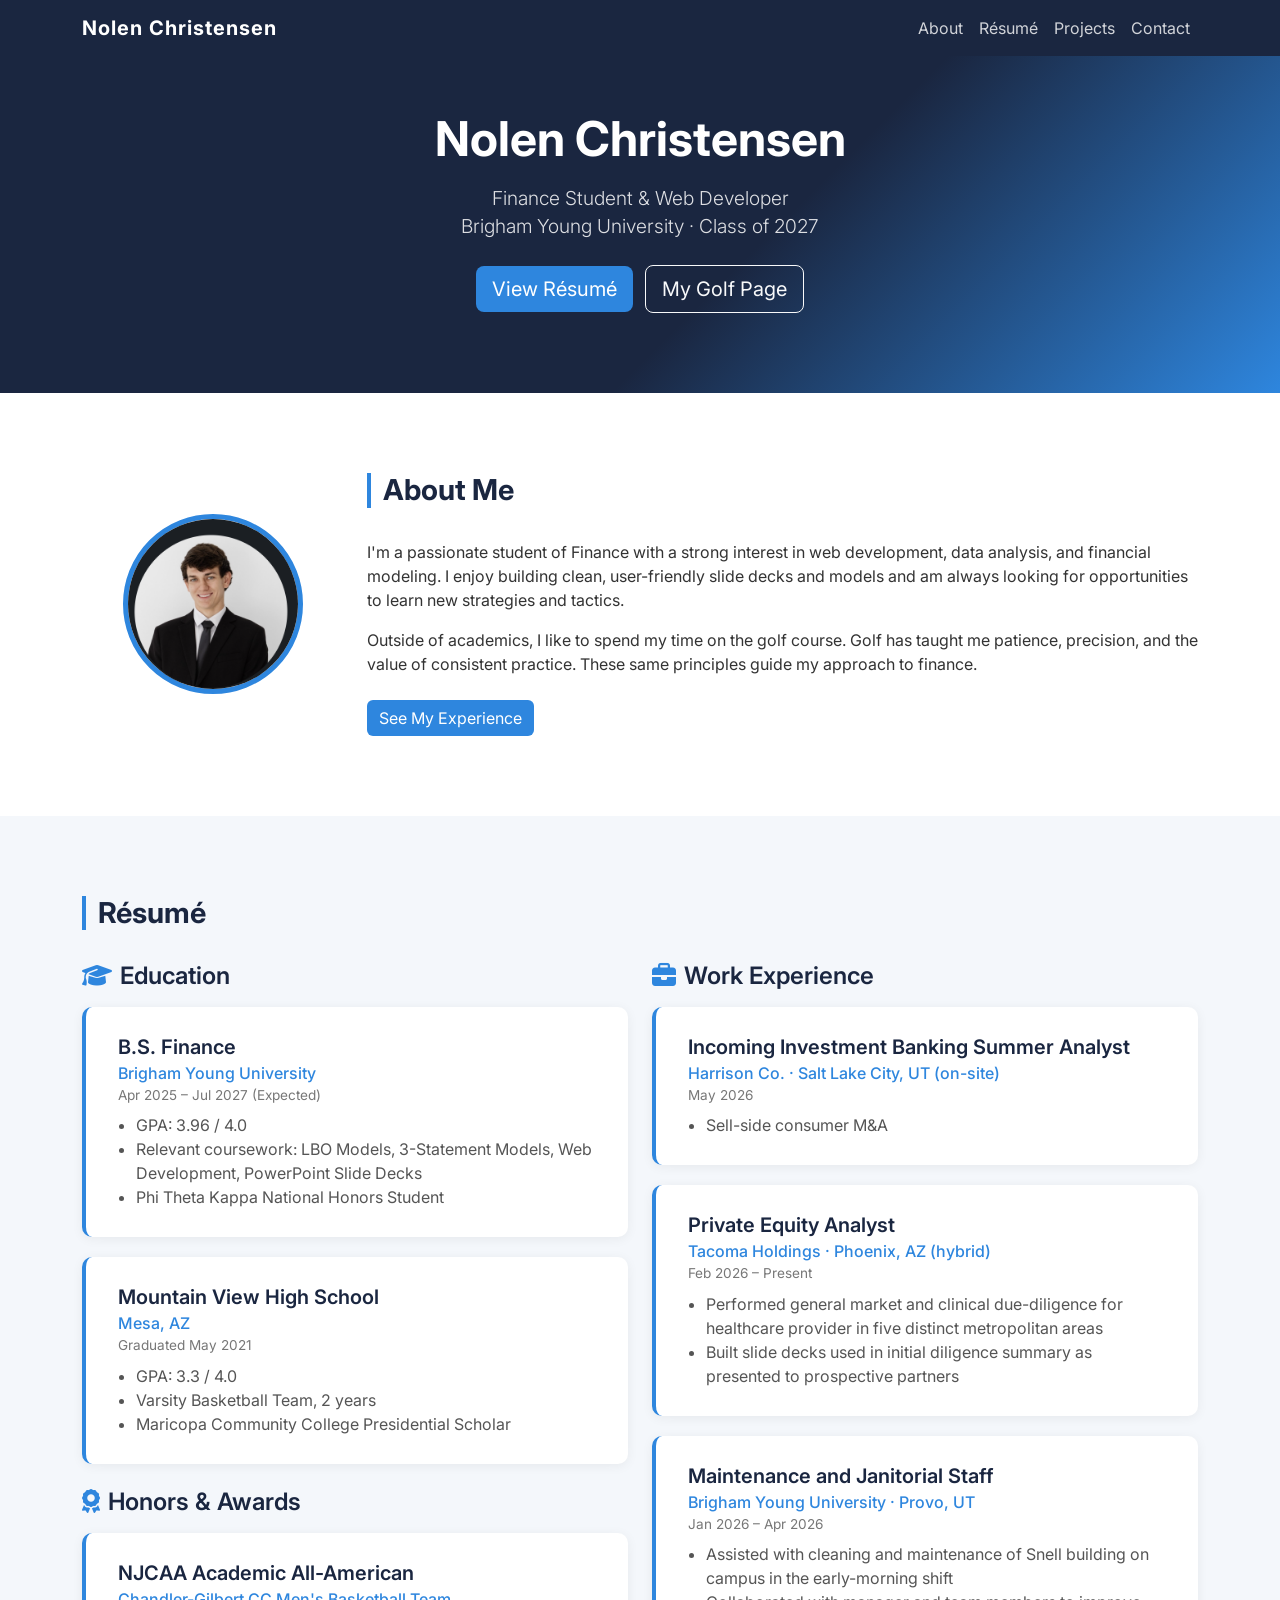
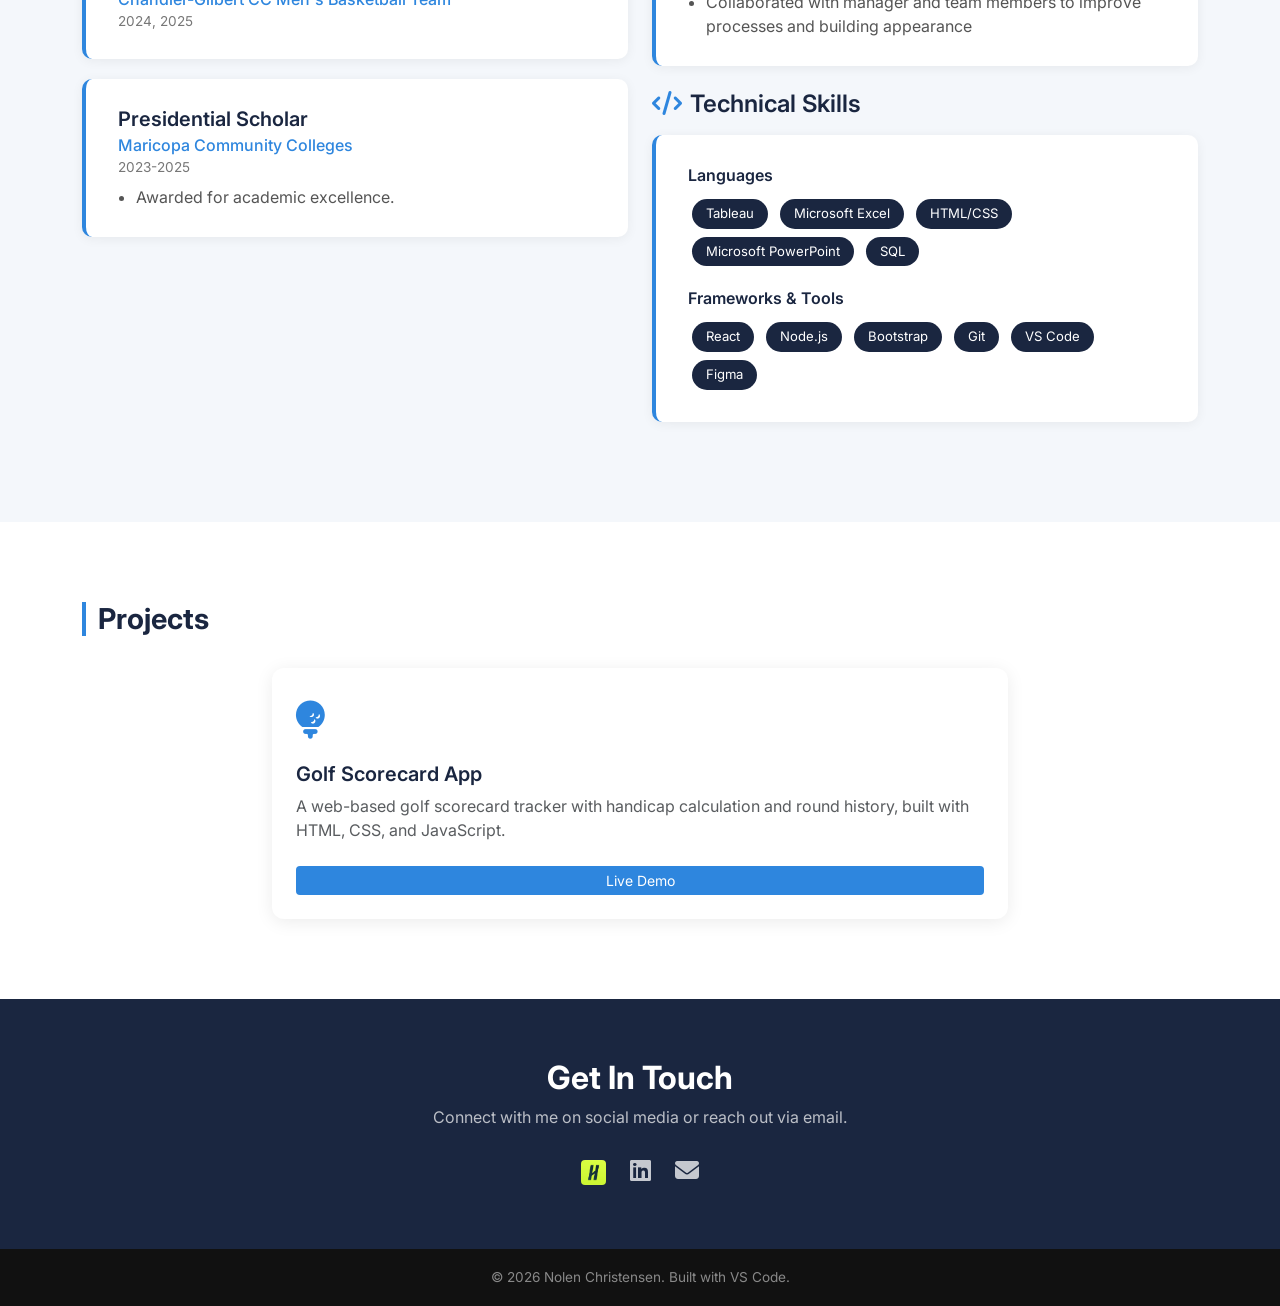
==== index.html @ cd565efe "Add files via upload" ====
<!DOCTYPE html>
<html lang="en">
<head>
  <meta charset="UTF-8" />
  <meta name="viewport" content="width=device-width, initial-scale=1.0"/>
  <title>Nolen Christensen | Portfolio</title>
  <link rel="stylesheet" href="https://cdnjs.cloudflare.com/ajax/libs/bootstrap/5.3.2/css/bootstrap.min.css"/>
  <link rel="stylesheet" href="https://cdnjs.cloudflare.com/ajax/libs/font-awesome/6.5.0/css/all.min.css"/>
  <link rel="preconnect" href="https://fonts.googleapis.com"/>
  <link href="https://fonts.googleapis.com/css2?family=Inter:wght@300;400;600;700&display=swap" rel="stylesheet"/>
  <style>
    :root {
      --navy: #1a2640;
      --accent: #2e86de;
      --light-bg: #f4f7fb;
    }
    body { font-family: 'Inter', sans-serif; color: #333; }

    /* Navbar */
    .navbar { background-color: var(--navy) !important; }
    .navbar-brand { font-weight: 700; letter-spacing: 1px; color: #fff !important; }
    .nav-link { color: rgba(255,255,255,0.8) !important; }
    .nav-link:hover { color: #fff !important; }

    /* Hero */
    #hero {
      background: linear-gradient(135deg, var(--navy) 60%, var(--accent));
      color: #fff;
      padding: 110px 0 80px;
    }
    #hero h1 { font-size: 3rem; font-weight: 700; }
    #hero p.lead { font-size: 1.2rem; opacity: 0.85; }
    .btn-accent { background: var(--accent); color: #fff; border: none; }
    .btn-accent:hover { background: #1a6abf; color: #fff; }
    .btn-outline-light:hover { background: rgba(255,255,255,0.15); }

    /* Section titles */
    .section-title {
      font-weight: 700;
      font-size: 1.8rem;
      color: var(--navy);
      border-left: 4px solid var(--accent);
      padding-left: 12px;
      margin-bottom: 2rem;
    }

    /* About */
    #about { background: #fff; padding: 80px 0; }
    .profile-img {
  width: 180px; height: 180px; border-radius: 50%;
  object-fit: cover;
  object-position: center 0%;
  border: 5px solid var(--accent);
    } 

    /* Resume */
    #resume { background: var(--light-bg); padding: 80px 0; }
    .resume-card {
      background: #fff;
      border-radius: 10px;
      padding: 28px 32px;
      margin-bottom: 20px;
      box-shadow: 0 2px 12px rgba(0,0,0,0.06);
      border-left: 4px solid var(--accent);
    }
    .resume-card h5 { font-weight: 600; color: var(--navy); margin-bottom: 2px; }
    .resume-card .org { font-weight: 500; color: var(--accent); }
    .resume-card .date { font-size: 0.85rem; color: #777; }
    .resume-card ul { margin: 8px 0 0; padding-left: 18px; color: #555; }
    .skill-badge {
      display: inline-block;
      background: var(--navy);
      color: #fff;
      border-radius: 20px;
      padding: 5px 14px;
      font-size: 0.82rem;
      margin: 4px;
    }

    /* Projects */
    #projects { background: #fff; padding: 80px 0; }
    .project-card {
      border: none;
      border-radius: 12px;
      box-shadow: 0 3px 18px rgba(0,0,0,0.08);
      transition: transform 0.2s, box-shadow 0.2s;
      height: 100%;
    }
    .project-card:hover { transform: translateY(-4px); box-shadow: 0 8px 28px rgba(0,0,0,0.13); }
    .project-card .card-title { font-weight: 600; color: var(--navy); }
    .project-icon { font-size: 2.4rem; color: var(--accent); margin-bottom: 12px; }

    /* Contact */
    #contact { background: var(--navy); color: #fff; padding: 60px 0; }
    #contact a { color: rgba(255,255,255,0.75); text-decoration: none; font-size: 1.5rem; margin: 0 10px; }
    #contact a:hover { color: #fff; }

    /* Footer */
    footer { background: #111; color: rgba(255,255,255,0.5); padding: 18px 0; font-size: 0.85rem; text-align: center; }
  </style>
</head>
<body>

  <!-- Navbar -->
  <nav class="navbar navbar-expand-lg fixed-top">
    <div class="container">
      <a class="navbar-brand" href="#">Nolen Christensen</a>
      <button class="navbar-toggler" type="button" data-bs-toggle="collapse" data-bs-target="#navLinks">
        <span class="navbar-toggler-icon" style="filter:invert(1)"></span>
      </button>
      <div class="collapse navbar-collapse" id="navLinks">
        <ul class="navbar-nav ms-auto">
          <li class="nav-item"><a class="nav-link" href="#about">About</a></li>
          <li class="nav-item"><a class="nav-link" href="#resume">Résumé</a></li>
          <li class="nav-item"><a class="nav-link" href="#projects">Projects</a></li>
          <li class="nav-item"><a class="nav-link" href="#contact">Contact</a></li>
        </ul>
      </div>
    </div>
  </nav>

  <!-- Hero -->
  <section id="hero">
    <div class="container text-center">
      <h1 class="mb-3">Nolen Christensen</h1>
      <p class="lead mb-4">Finance Student &amp; Web Developer<br>Brigham Young University · Class of 2027</p>
      <a href="#resume" class="btn btn-accent btn-lg me-2">View Résumé</a>
      <a href="golf.html" class="btn btn-outline-light btn-lg">My Golf Page</a>
    </div>
  </section>

  <!-- About -->
  <section id="about">
    <div class="container">
      <div class="row align-items-center">
        <div class="col-md-3 text-center mb-4 mb-md-0">
          <img src="Nolen.png" alt="Nolen Christensen profile photo" class="profile-img" style="object-fit: cover; object-position: center 50%;"/>
        </div>
        <div class="col-md-9">
          <h2 class="section-title">About Me</h2>
          <p>I'm a passionate student of Finance with a strong interest in web development, data analysis, and financial modeling. I enjoy building clean, user-friendly slide decks and models and am always looking for opportunities to learn new strategies and tactics.</p>
          <p>Outside of academics, I like to spend my time on the golf course. Golf has taught me patience, precision, and the value of consistent practice. These same principles guide my approach to finance.</p>
          <a href="#resume" class="btn btn-accent mt-2">See My Experience</a>
        </div>
      </div>
    </div>
  </section>

  <!-- Resume -->
  <section id="resume">
    <div class="container">
      <h2 class="section-title">Résumé</h2>
      <div class="row">

        <!-- Education -->
        <div class="col-lg-6">
          <h4 class="mb-3" style="color: var(--navy); font-weight:600;"><i class="fas fa-graduation-cap me-2" style="color:var(--accent)"></i>Education</h4>

          <div class="resume-card">
            <h5>B.S. Finance</h5>
            <div class="org">Brigham Young University</div>
            <div class="date">Apr 2025 – Jul 2027 (Expected)</div>
            <ul>
              <li>GPA: 3.96 / 4.0</li>
              <li>Relevant coursework: LBO Models, 3-Statement Models, Web Development, PowerPoint Slide Decks</li>
              <li>Phi Theta Kappa National Honors Student</li>
            </ul>
          </div>

          <div class="resume-card">
            <h5>Mountain View High School</h5>
            <div class="org">Mesa, AZ</div>
            <div class="date">Graduated May 2021</div>
            <ul>
              <li>GPA: 3.3 / 4.0</li>
              <li>Varsity Basketball Team, 2 years</li>
              <li>Maricopa Community College Presidential Scholar</li>
            </ul>
          </div>

          <!-- Honors -->
          <h4 class="mb-3 mt-4" style="color: var(--navy); font-weight:600;"><i class="fas fa-award me-2" style="color:var(--accent)"></i>Honors &amp; Awards</h4>
          <div class="resume-card">
            <h5>NJCAA Academic All-American</h5>
            <div class="org">Chandler-Gilbert CC Men's Basketball Team</div>
            <div class="date">2024, 2025</div>
          </div>
          <div class="resume-card">
            <h5>Presidential Scholar</h5>
            <div class="org">Maricopa Community Colleges</div>
            <div class="date">2023-2025</div>
            <ul><li>Awarded for academic excellence.</li></ul>
          </div>
        </div>

        <!-- Experience & Skills -->
        <div class="col-lg-6">
          <h4 class="mb-3" style="color: var(--navy); font-weight:600;"><i class="fas fa-briefcase me-2" style="color:var(--accent)"></i>Work Experience</h4>

          <div class="resume-card">
            <h5>Incoming Investment Banking Summer Analyst</h5>
            <div class="org">Harrison Co. · Salt Lake City, UT (on-site)</div>
            <div class="date">May 2026</div>
            <ul>
              <li>Sell-side consumer M&A</li>
            </ul>
          </div>

          <div class="resume-card">
            <h5>Private Equity Analyst</h5>
            <div class="org">Tacoma Holdings · Phoenix, AZ (hybrid)</div>
            <div class="date">Feb 2026 – Present</div>
            <ul>
              <li>Performed general market and clinical due-diligence for healthcare provider in five distinct metropolitan areas</li>
              <li>Built slide decks used in initial diligence summary as presented to prospective partners</li>
            </ul>
          </div>

          <div class="resume-card">
            <h5>Maintenance and Janitorial Staff</h5>
            <div class="org">Brigham Young University · Provo, UT</div>
            <div class="date">Jan 2026 – Apr 2026</div>
            <ul>
              <li>Assisted with cleaning and maintenance of Snell building on campus in the early-morning shift</li>
              <li>Collaborated with manager and team members to improve processes and building appearance</li>
            </ul>
          </div>

          <!-- Skills -->
          <h4 class="mb-3 mt-4" style="color: var(--navy); font-weight:600;"><i class="fas fa-code me-2" style="color:var(--accent)"></i>Technical Skills</h4>
          <div class="resume-card">
            <p class="mb-2" style="font-weight:600;color:var(--navy)">Languages</p>
            <span class="skill-badge">Tableau</span>
            <span class="skill-badge">Microsoft Excel</span>
            <span class="skill-badge">HTML/CSS</span>
            <span class="skill-badge">Microsoft PowerPoint</span>
            <span class="skill-badge">SQL</span>
            <p class="mb-2 mt-3" style="font-weight:600;color:var(--navy)">Frameworks &amp; Tools</p>
            <span class="skill-badge">React</span>
            <span class="skill-badge">Node.js</span>
            <span class="skill-badge">Bootstrap</span>
            <span class="skill-badge">Git</span>
            <span class="skill-badge">VS Code</span>
            <span class="skill-badge">Figma</span>
          </div>
        </div>
      </div>
    </div>
  </section>

  <!-- Projects -->
  <section id="projects">
    <div class="container">
      <h2 class="section-title">Projects</h2>
      <div class="row g-4">
        <div class="col-md-8 mx-auto">
          <div class="card project-card p-4">
            <div class="project-icon"><i class="fas fa-golf-ball-tee"></i></div>
            <h5 class="card-title">Golf Scorecard App</h5>
            <p class="card-text text-muted">A web-based golf scorecard tracker with handicap calculation and round history, built with HTML, CSS, and JavaScript.</p>
            <a href="app.html" class="btn btn-accent btn-sm mt-2">Live Demo</a>
          </div>
  </section>

  <!-- Contact -->
  <section id="contact">
    <div class="container text-center">
      <h2 style="font-weight:700; margin-bottom: 8px;">Get In Touch</h2>
      <p style="opacity:0.7; margin-bottom:24px;">Connect with me on social media or reach out via email.</p>
      <div>
        <a href="https://app.joinhandshake.com/profiles/5snp5w" target="_blank" aria-label="Handshake"><img src="Handshake.png" alt="Handshake" style="width:25px; height:25px; object-fit:contain; border-radius:4px;"/></a>
        <a href="https://linkedin.com/in/nolen-christensen" target="_blank" aria-label="LinkedIn"><i class="fab fa-linkedin"></i></a>
        <a href="mailto:nolenc2@byu.edu" aria-label="Email"><i class="fas fa-envelope"></i></a>
      </div>
    </div>
  </section>

  <footer>
    <div class="container">
      &copy; 2026 Nolen Christensen. Built with VS Code.
    </div>
  </footer>

  <script src="https://cdnjs.cloudflare.com/ajax/libs/bootstrap/5.3.2/js/bootstrap.bundle.min.js"></script>
</body>
</html>
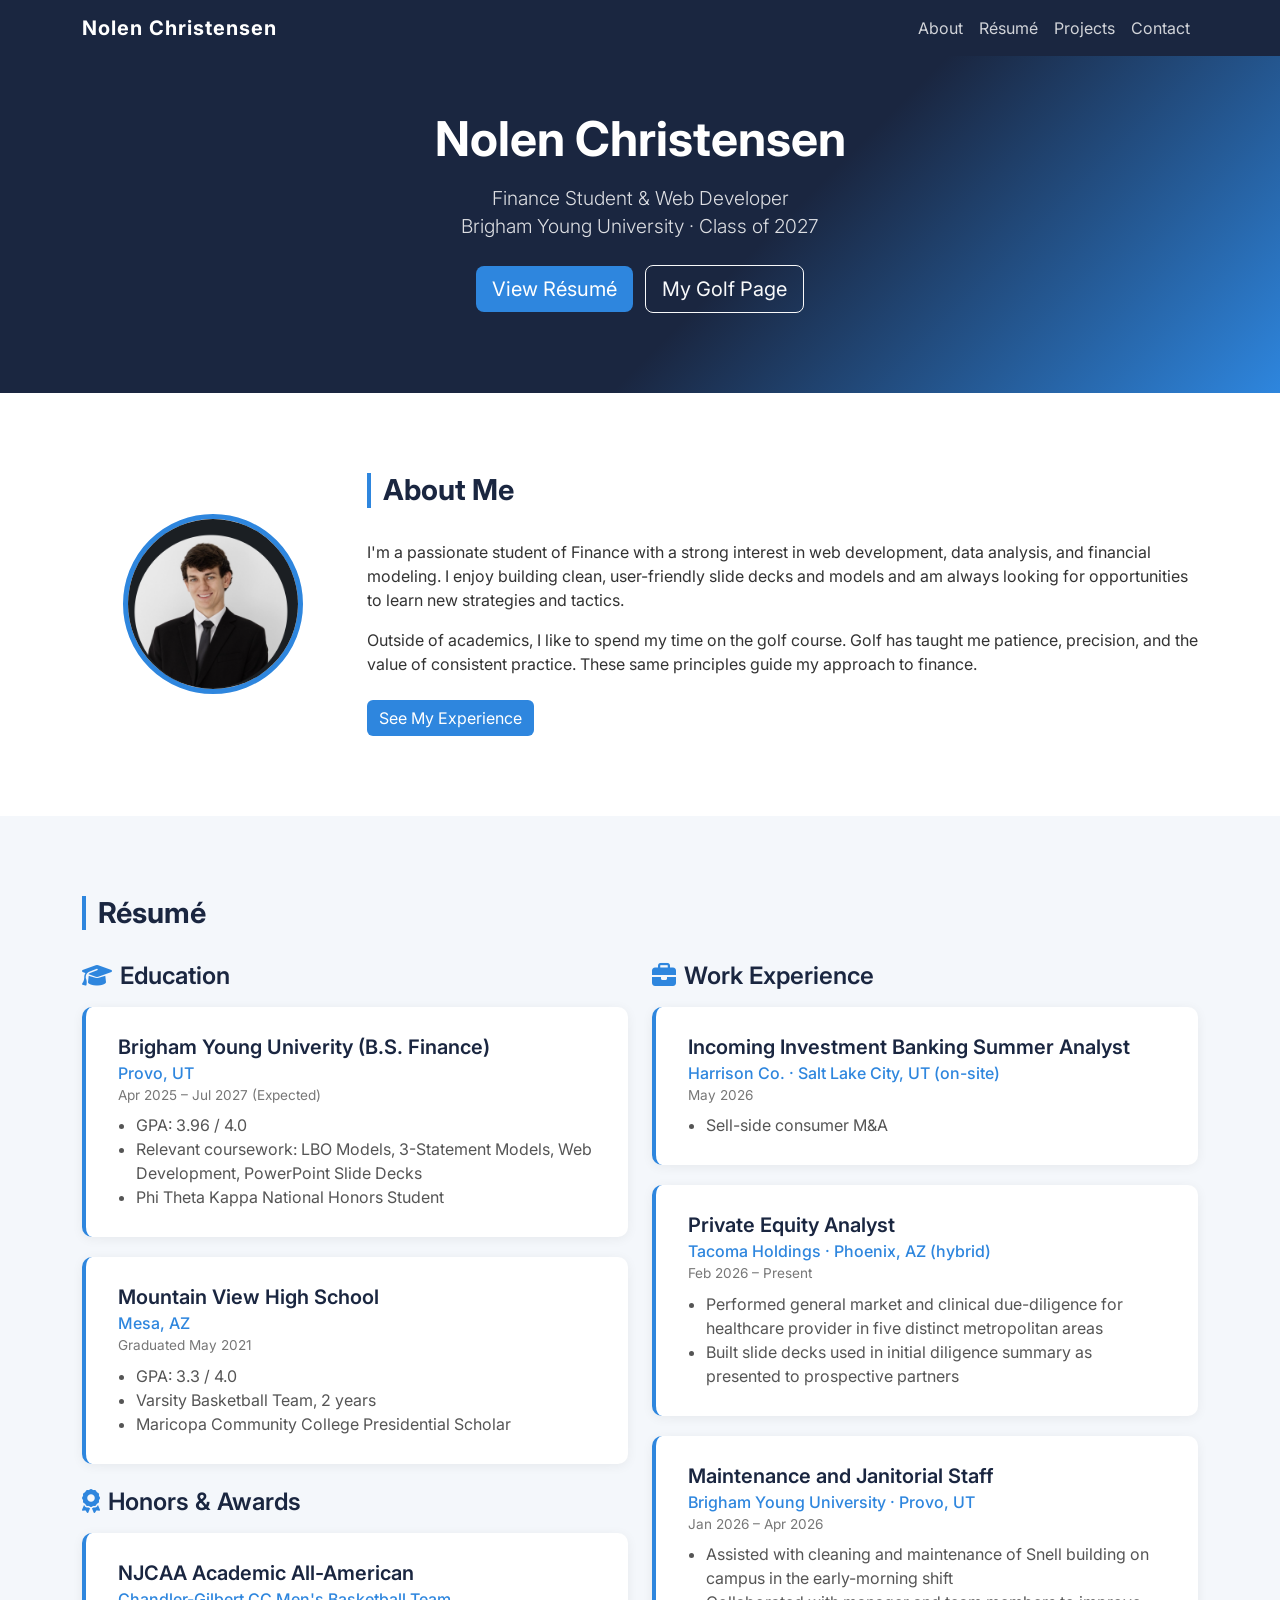
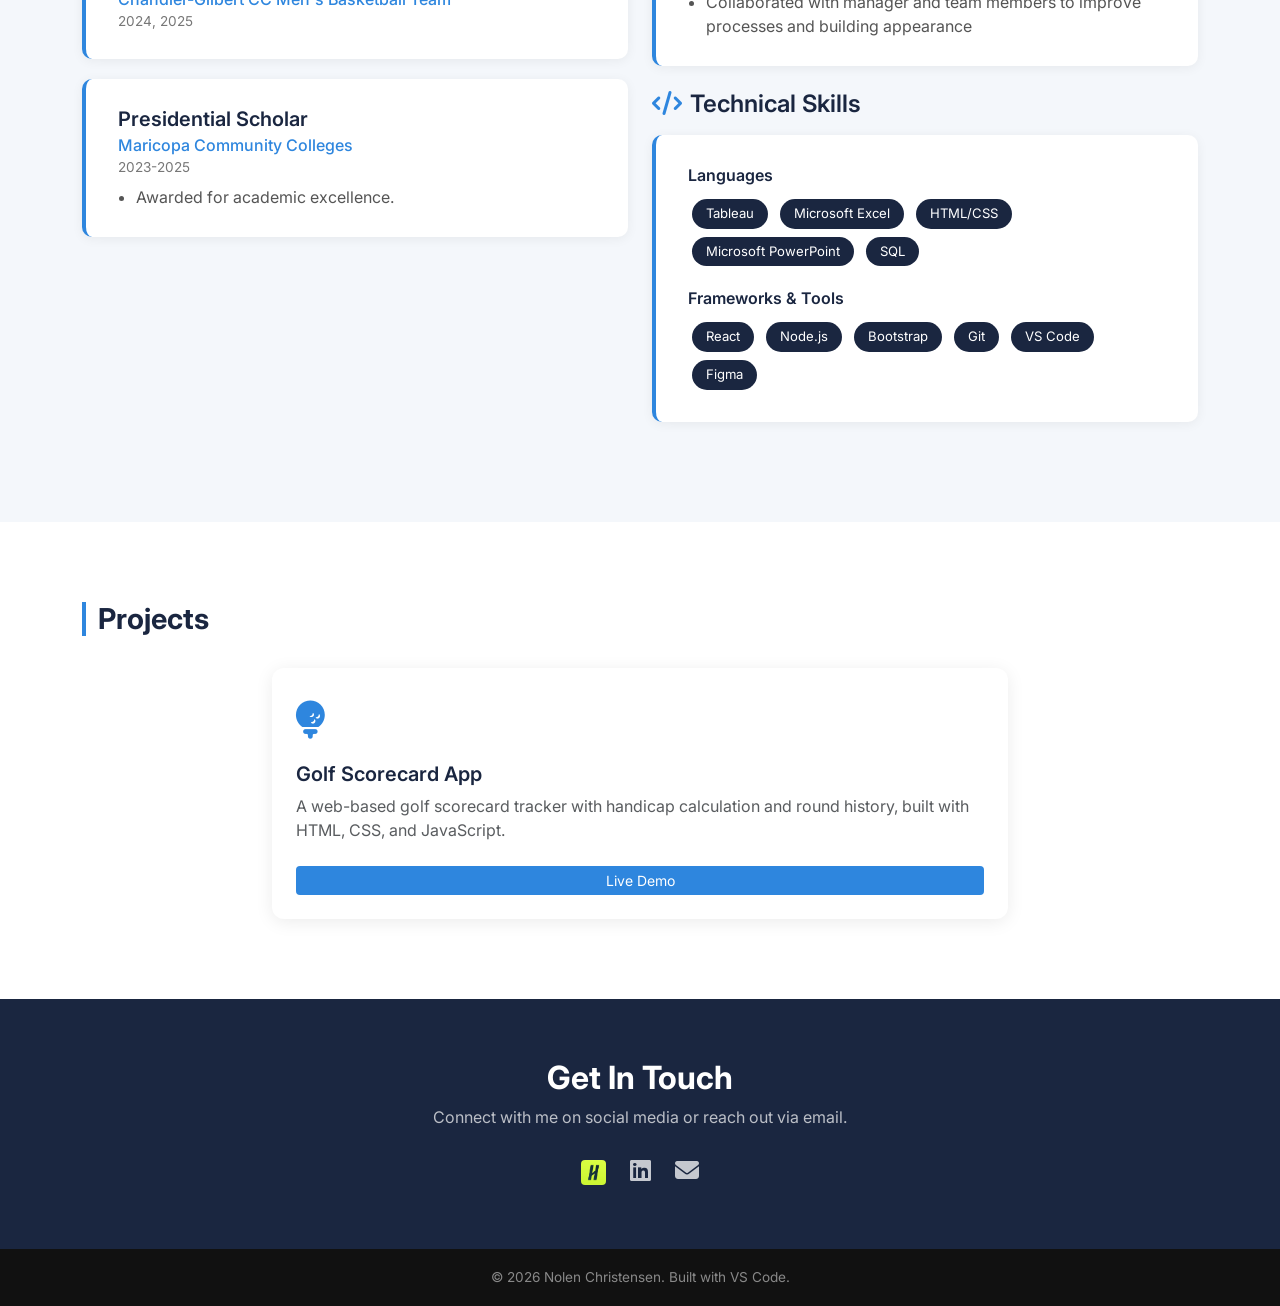
==== commit 41c21a96: "Update index.html" ====
--- a/index.html
+++ b/index.html
@@ -157,8 +157,8 @@
           <h4 class="mb-3" style="color: var(--navy); font-weight:600;"><i class="fas fa-graduation-cap me-2" style="color:var(--accent)"></i>Education</h4>
 
           <div class="resume-card">
-            <h5>B.S. Finance</h5>
-            <div class="org">Brigham Young University</div>
+            <h5>Brigham Young Univerity (B.S. Finance)</h5>
+            <div class="org">Provo, UT</div>
             <div class="date">Apr 2025 – Jul 2027 (Expected)</div>
             <ul>
               <li>GPA: 3.96 / 4.0</li>
